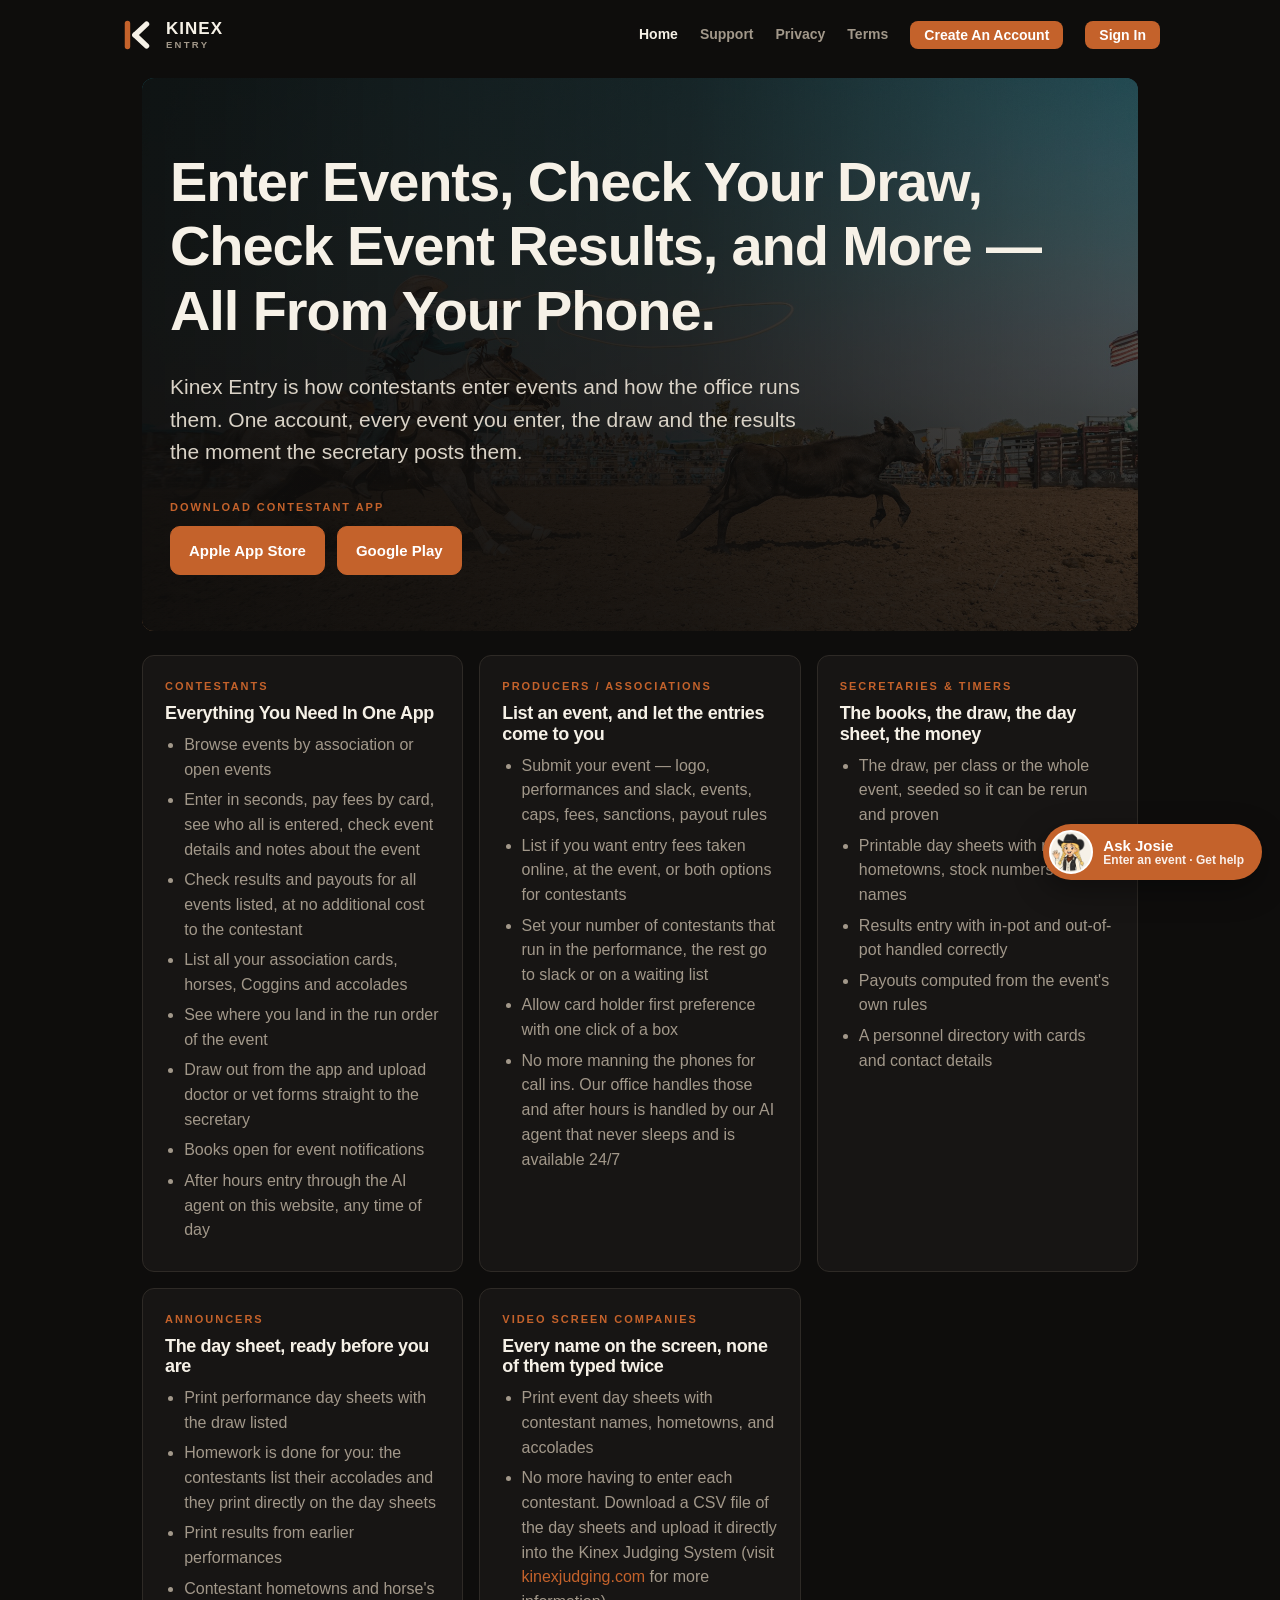
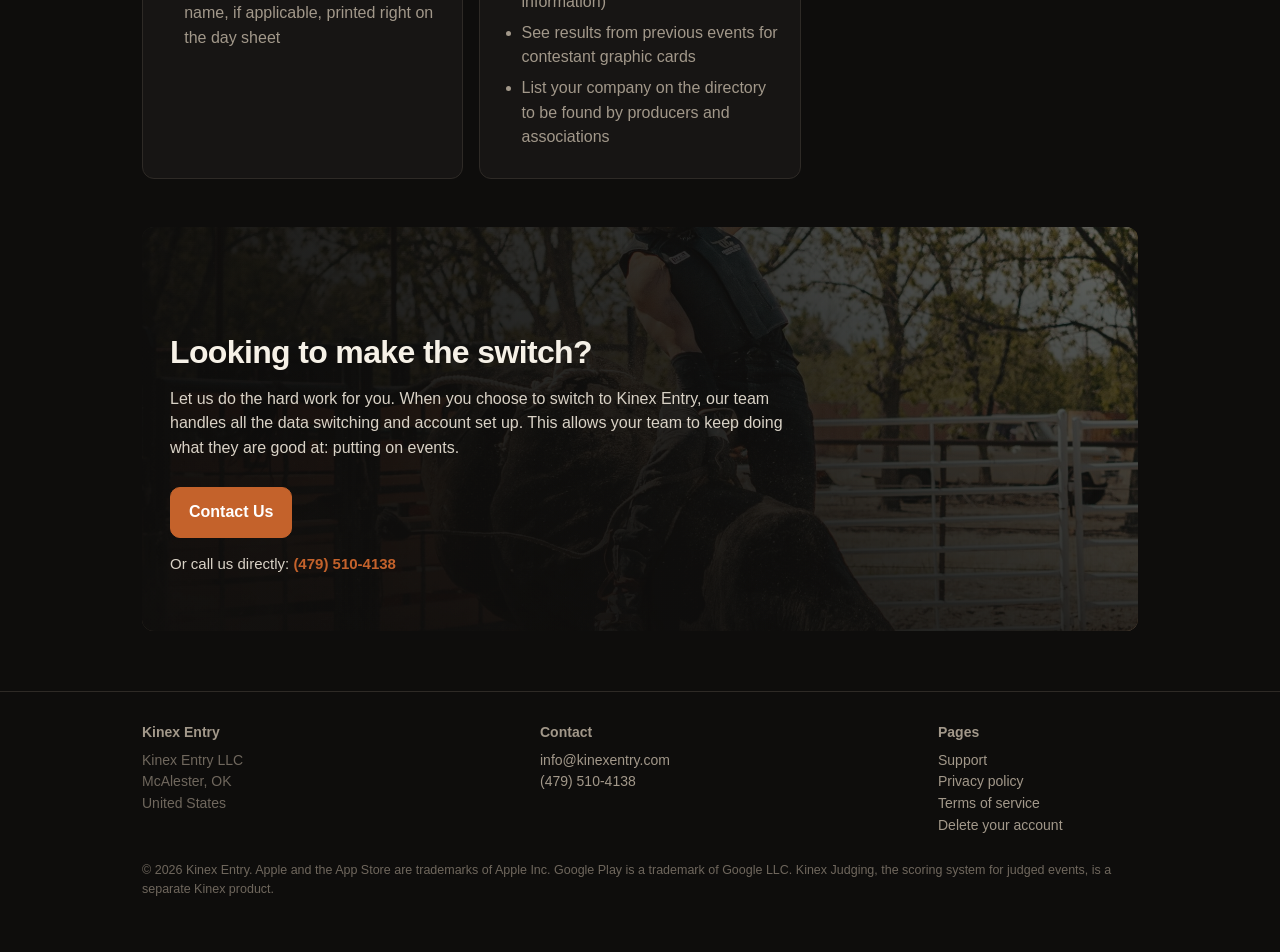
==== index.html @ 3e5abea9 "Josie replaces Dally: the website's one Ask Josie bubble (entry, help, rule book later), the app's J" ====
<!doctype html>
<html lang="en">
<head>
  <meta charset="utf-8">
  <meta name="viewport" content="width=device-width, initial-scale=1, interactive-widget=resizes-content">
  <title>Kinex Entry — event entry, from your phone</title>
  <meta name="description" content="Kinex Entry is an event entry service. Contestants enter, pay fees, see their draw and results on their phone; producers, associations, secretaries and timers run the event from the office console.">
  <link rel="icon" href="assets/favicon.png">
  <link rel="apple-touch-icon" href="assets/icon-512.png">
  <link rel="stylesheet" href="site.css?v=20261008c">
  <link rel="stylesheet" href="/josie/josie-site.css?v=20261030">
</head>
<body>
  <header class="wrap top">
    <a class="logo" href="/">
      <img src="assets/mark.svg" alt="">
      <span class="words"><span class="name">KINEX</span><span class="sub">Entry</span></span>
    </a>
    <nav>
      <a href="/" aria-current="page">Home</a>
      <a href="/support">Support</a>
      <a href="/privacy">Privacy</a>
      <a href="/terms">Terms</a>
      <a class="navbtn" href="https://office.kinexentry.com/join">Create An Account</a>
      <details class="navmenu">
        <summary class="navbtn">Sign In</summary>
        <div class="menu">
          <a href="https://association.kinexentry.com"><strong>Association Sign In</strong><span>Your association's desk: list and approve events, office staff, invoices.</span></a>
          <a href="https://office.kinexentry.com/sign-in"><strong>Personnel Sign In</strong><span>Producers and stock contractors, secretaries and timers.</span></a>
        </div>
      </details>
    </nav>
  </header>

  <main class="wrap">
    <section class="hero photo" style="--photo: url(assets/photos/roping.jpg)">
      <h1>Enter Events, Check Your Draw, Check Event Results, and More — All From Your Phone.</h1>
      <p class="lede">
        Kinex Entry is how contestants enter events and how the office runs them. One account,
        every event you enter, the draw and the results the moment the secretary posts them.
      </p>
      <div class="download">
        <div class="label">Download Contestant App</div>
        <div class="cta">
          <a class="btn primary" href="https://apps.apple.com/us/app/kinex-entry/id6812935605">Apple App Store</a>
          <a class="btn primary" href="https://play.google.com/store/apps/details?id=com.kinexentry.app">Google Play</a>
        </div>
      </div>
    </section>

    <section>
      <div class="grid">
        <div class="panel">
          <div class="label">Contestants</div>
          <h3>Everything You Need In One App</h3>
          <ul>
            <li>Browse events by association or open events</li>
            <li>Enter in seconds, pay fees by card, see who all is entered, check event details and notes about the event</li>
            <li>Check results and payouts for all events listed, at no additional cost to the contestant</li>
            <li>List all your association cards, horses, Coggins and accolades</li>
            <li>See where you land in the run order of the event</li>
            <li>Draw out from the app and upload doctor or vet forms straight to the secretary</li>
            <li>Books open for event notifications</li>
            <li>After hours entry through the AI agent on this website, any time of day</li>
          </ul>
        </div>
        <div class="panel">
          <div class="label">Producers / Associations</div>
          <h3>List an event, and let the entries come to you</h3>
          <ul>
            <li>Submit your event — logo, performances and slack, events, caps, fees, sanctions, payout rules</li>
            <li>List if you want entry fees taken online, at the event, or both options for contestants</li>
            <li>Set your number of contestants that run in the performance, the rest go to slack or on a waiting list</li>
            <li>Allow card holder first preference with one click of a box</li>
            <li>No more manning the phones for call ins. Our office handles those and after hours is handled by our AI agent that never sleeps and is available 24/7</li>
          </ul>
        </div>
        <div class="panel">
          <div class="label">Secretaries &amp; timers</div>
          <h3>The books, the draw, the day sheet, the money</h3>
          <ul>
            <li>The draw, per class or the whole event, seeded so it can be rerun and proven</li>
            <li>Printable day sheets with names, hometowns, stock numbers and names</li>
            <li>Results entry with in-pot and out-of-pot handled correctly</li>
            <li>Payouts computed from the event's own rules</li>
            <li>A personnel directory with cards and contact details</li>
          </ul>
        </div>
        <div class="panel">
          <div class="label">Announcers</div>
          <h3>The day sheet, ready before you are</h3>
          <ul>
            <li>Print performance day sheets with the draw listed</li>
            <li>Homework is done for you: the contestants list their accolades and they print directly on the day sheets</li>
            <li>Print results from earlier performances</li>
            <li>Contestant hometowns and horse's name, if applicable, printed right on the day sheet</li>
          </ul>
        </div>
        <div class="panel">
          <div class="label">Video Screen Companies</div>
          <h3>Every name on the screen, none of them typed twice</h3>
          <ul>
            <li>Print event day sheets with contestant names, hometowns, and accolades</li>
            <li>No more having to enter each contestant. Download a CSV file of the day sheets and upload it directly into the Kinex Judging System (visit <a href="https://kinexjudging.com">kinexjudging.com</a> for more information)</li>
            <li>See results from previous events for contestant graphic cards</li>
            <li>List your company on the directory to be found by producers and associations</li>
          </ul>
        </div>
      </div>
    </section>

    <section class="band" id="contact" style="--photo: url(assets/photos/bull.jpg)">
      <h2>Looking to make the switch?</h2>
      <p style="max-width: 640px;">
        Let us do the hard work for you. When you choose to switch to Kinex Entry, our team handles
        all the data switching and account set up. This allows your team to keep doing what they are
        good at: putting on events.
      </p>
      <div class="cta">
        <button class="btn primary" type="button" id="contact-open" aria-expanded="false" aria-controls="contact-form">Contact Us</button>
      </div>
      <p class="callus">Or call us directly: <a href="tel:+14795104138">(479) 510-4138</a></p>

      <form class="contact" id="contact-form" hidden novalidate>
        <p class="contact-lede">Tell us a little about your outfit or association and we will get right back to you. Or call <a href="tel:+14795104138">(479) 510-4138</a>.</p>
        <div class="fields">
          <label>Your name<input name="name" required maxlength="120" autocomplete="name"></label>
          <label>Email<input name="email" type="email" required maxlength="200" autocomplete="email"></label>
          <label>Phone<input name="phone" type="tel" maxlength="40" autocomplete="tel"></label>
          <label>Outfit or association<input name="organization" maxlength="160" autocomplete="organization"></label>
        </div>
        <label>How can we help?<textarea name="message" rows="5" required maxlength="4000"></textarea></label>
        <label class="trap" aria-hidden="true">Website<input name="website" tabindex="-1" autocomplete="off"></label>
        <div class="cta" style="margin-top: 6px;">
          <button class="btn primary" type="submit">Send</button>
          <span class="contact-status" id="contact-status" role="status"></span>
        </div>
      </form>
    </section>
  </main>

  <footer>
    <div class="wrap">
      <div class="cols">
        <div class="col">
          <strong>Kinex Entry</strong>
          Kinex Entry LLC<br>
          McAlester, OK<br>
          United States
        </div>
        <div class="col">
          <strong>Contact</strong>
          <a href="mailto:info@kinexentry.com">info@kinexentry.com</a><br>
          <a href="tel:+14795104138">(479) 510-4138</a>
        </div>
        <div class="col">
          <strong>Pages</strong>
          <a href="/support">Support</a><br>
          <a href="/privacy">Privacy policy</a><br>
          <a href="/terms">Terms of service</a><br>
          <a href="/delete-account">Delete your account</a>
        </div>
      </div>
      <p class="fine">
        © 2026 Kinex Entry. Apple and the App Store are trademarks of Apple Inc. Google Play is a trademark of Google LLC. Kinex Judging, the scoring
        system for judged events, is a separate Kinex product.
      </p>
    </div>
  </footer>

  <!-- Josie: the help hand in the corner. She enters events (the same routes and 20-minute pass as before, in /josie/josie-site-chat.js),
       answers questions through the API's help route, and reads a line aloud when asked. chat.js stays on the server only for rollback. -->
  <div class="kchat" id="kchat">
    <button type="button" class="kchat-bubble josie" id="kchat-open" aria-controls="kchat-panel" aria-expanded="false">
      <img class="kchat-face-sm" data-josie-avatar alt="" width="44" height="44">
      <span class="kchat-bubble-words">Ask Josie<small>Enter an event · Get help</small></span>
    </button>
    <section class="kchat-panel" id="kchat-panel" hidden aria-label="Josie, Kinex Entry helper">
      <header class="kchat-head">
        <img class="kchat-face" id="kchat-face" alt="Josie" width="58" height="58">
        <span class="kchat-who"><strong>Josie</strong><small>Kinex Entry helper · enter events, get help</small></span>
        <span class="kchat-tools">
          <button type="button" class="kchat-ib" id="kchat-menu" aria-label="Show Josie's options" title="Options">☰</button>
          <button type="button" class="kchat-ib" id="kchat-voice" aria-pressed="false" aria-label="Voice is off. Tap to have Josie read new messages aloud">🔇</button>
          <button type="button" class="kchat-close" id="kchat-close" aria-label="Close">×</button>
        </span>
      </header>
      <div class="kchat-log" id="kchat-log" aria-live="polite"></div>
      <form class="kchat-form" id="kchat-form" autocomplete="off">
        <input id="kchat-input" placeholder="Type here" aria-label="Your reply" enterkeyhint="send">
        <button type="submit">Send</button>
      </form>
    </section>
  </div>
  <script>
    // Josie's settings. The help and voice routes live on the API; the rule-book route is switched on when the library ships.
    (function () {
      var api = /^(localhost|127.0.0.1)$/.test(location.hostname) ? "http://localhost:8787" : "https://api.kinexentry.com";
      window.JOSIE_SITE = { api: api, assetBase: "/josie/", chatUrl: api + "/v1/help/chat", ttsUrl: api + "/v1/help/tts", rulesUrl: null, hat: "auto" };
    })();
  </script>
  <script src="/josie/josie-hat-season.js?v=20261030"></script>
  <script src="/josie/kinexentry-helper.config.js?v=20261030"></script>
  <script src="/josie/josie-site-chat.js?v=20261030"></script>
  <script>
    // Contact Us: the button opens the form; sending posts it to the API, which emails the office.
    (function () {
      var API = "https://api.kinexentry.com";
      var open = document.getElementById("contact-open");
      var form = document.getElementById("contact-form");
      var status = document.getElementById("contact-status");
      open.addEventListener("click", function () {
        var show = form.hidden;
        form.hidden = !show;
        open.setAttribute("aria-expanded", show ? "true" : "false");
        if (show) form.querySelector("[name=name]").focus();
      });
      form.addEventListener("submit", function (e) {
        e.preventDefault();
        var data = {};
        new FormData(form).forEach(function (v, k) { data[k] = String(v).trim(); });
        if (!data.name || !data.email || !data.message) { status.textContent = "Your name, email and a message, please."; return; }
        status.textContent = "Sending…";
        var button = form.querySelector("button[type=submit]");
        button.disabled = true;
        fetch(API + "/v1/contact", { method: "POST", headers: { "content-type": "application/json" }, body: JSON.stringify(data) })
          .then(function (r) { return r.json().then(function (body) { return { ok: r.ok, body: body }; }); })
          .then(function (r) {
            if (r.ok) { form.reset(); status.textContent = "Sent. We will be in touch soon."; }
            else { status.textContent = (r.body && r.body.message) || "That did not go through. Call us at (479) 510-4138."; }
          })
          .catch(function () { status.textContent = "That did not go through. Call us at (479) 510-4138."; })
          .then(function () { button.disabled = false; });
      });
    })();
  </script>
</body>
</html>
---- site.css ----
/*
 * kinexentry.com
 *
 * The public face of Kinex Entry: dark like the contestant app, copper where
 * the app is copper, and quiet enough that a store reviewer or a rodeo
 * secretary finds what they came for in one scroll.
 */

:root {
  --ink: #0e0d0c;
  --ink-2: #171514;
  --ink-3: #221f1c;
  --line: #2e2a26;
  --cream: #f6f1e7;
  --muted: #a2988a;
  --faint: #6f675d;
  --copper: #c4622b;
  --copper-soft: #2a1a10;
  --max: 1040px;
  --radius: 12px;
}

* { box-sizing: border-box; }
html { color-scheme: dark; }
body {
  margin: 0;
  background: var(--ink);
  color: var(--cream);
  font: 16px/1.55 Inter, "Helvetica Neue", Helvetica, Arial, sans-serif;
  -webkit-font-smoothing: antialiased;
}
a { color: var(--copper); text-decoration: none; }
a:hover { text-decoration: underline; }
h1, h2, h3 { line-height: 1.15; letter-spacing: -0.02em; margin: 0 0 .5em; }
h1 { font-size: clamp(34px, 6vw, 56px); font-weight: 800; }
h2 { font-size: clamp(24px, 3.4vw, 32px); font-weight: 800; margin-top: 1.6em; }
h3 { font-size: 18px; font-weight: 700; }
p { margin: 0 0 1em; }
ul { padding-left: 1.2em; }
li { margin-bottom: .35em; }
code { background: var(--ink-3); padding: 1px 6px; border-radius: 6px; font-size: .92em; }

.wrap { max-width: var(--max); margin: 0 auto; padding: 0 22px; }

/* ── header ─────────────────────────────────────────────────────────── */
.top {
  display: flex; align-items: center; justify-content: space-between; gap: 16px;
  padding: 18px 0;
}
.logo { display: inline-flex; align-items: center; gap: 12px; color: var(--cream); }
.logo:hover { text-decoration: none; }
.logo img { width: 34px; height: 34px; display: block; }
.logo .words { display: flex; flex-direction: column; line-height: 1; }
.logo .name { font-size: 17px; font-weight: 800; letter-spacing: .06em; }
.logo .sub {
  font-size: 9.5px; font-weight: 700; letter-spacing: .24em; text-transform: uppercase;
  color: var(--muted); margin-top: 3px;
}
nav { display: flex; gap: 22px; flex-wrap: wrap; }
nav a { color: var(--muted); font-size: 14px; font-weight: 600; }
nav a:hover, nav a[aria-current] { color: var(--cream); text-decoration: none; }

/* ── hero ───────────────────────────────────────────────────────────── */
.hero { padding: 64px 0 40px; }
.hero .lede { font-size: clamp(17px, 2.2vw, 21px); color: var(--muted); max-width: 640px; }
.cta { display: flex; gap: 12px; flex-wrap: wrap; margin-top: 26px; }
.btn {
  display: inline-flex; align-items: center; gap: 8px;
  padding: 12px 18px; border-radius: 10px; font-weight: 700; font-size: 15px;
  border: 1px solid var(--line); color: var(--cream); background: var(--ink-2);
}
.btn:hover { text-decoration: none; border-color: var(--muted); }
.btn.primary { background: var(--copper); border-color: var(--copper); color: #fff; }
.btn.primary:hover { filter: brightness(1.08); }
.note { font-size: 13px; color: var(--faint); margin-top: 10px; }

/* ── panels ─────────────────────────────────────────────────────────── */
.grid { display: grid; grid-template-columns: repeat(auto-fit, minmax(260px, 1fr)); gap: 16px; margin-top: 24px; }
.panel {
  background: var(--ink-2); border: 1px solid var(--line); border-radius: var(--radius);
  padding: 22px;
}
.panel h3 { margin-top: 0; }
.panel p { color: var(--muted); margin-bottom: .6em; }
.panel ul { color: var(--muted); margin: 0; }
.label {
  font-size: 11px; font-weight: 700; letter-spacing: .18em; text-transform: uppercase;
  color: var(--copper); margin-bottom: 8px;
}

/* ── long-form pages ────────────────────────────────────────────────── */
.prose { max-width: 720px; padding: 40px 0 60px; }
.prose p, .prose li { color: #d9d2c6; }
.prose h2 { font-size: 22px; }
.prose .meta { color: var(--faint); font-size: 14px; }
.prose table { border-collapse: collapse; width: 100%; margin: 1em 0; font-size: 15px; }
.prose th, .prose td { text-align: left; padding: 8px 10px; border-bottom: 1px solid var(--line); vertical-align: top; }
.prose th { color: var(--muted); font-weight: 600; }
.callout {
  background: var(--copper-soft); border: 1px solid #4a2b18; border-radius: var(--radius);
  padding: 16px 18px; margin: 1.2em 0;
}

/* ── footer ─────────────────────────────────────────────────────────── */
footer {
  border-top: 1px solid var(--line); margin-top: 60px; padding: 30px 0 40px;
  color: var(--faint); font-size: 14px;
}
footer .cols { display: flex; flex-wrap: wrap; gap: 28px 60px; justify-content: space-between; }
footer .col { min-width: 200px; }
footer .col strong { color: var(--muted); display: block; margin-bottom: 6px; font-weight: 700; }
footer a { color: var(--muted); }
footer .fine { margin-top: 24px; font-size: 12.5px; }

@media (max-width: 640px) {
  .hero { padding-top: 40px; }
  /* The header on a phone: the logo on its own line, the four pages as a row of
     pills, and the two copper doors side by side under them. */
  .top { flex-wrap: wrap; row-gap: 14px; padding: 14px 0; }
  nav { width: 100%; display: grid; grid-template-columns: repeat(4, 1fr); gap: 8px; }
  nav a:not(.navbtn) {
    text-align: center; padding: 9px 4px; border: 1px solid var(--line); border-radius: 10px;
    background: var(--ink-2); font-size: 13px; color: var(--muted);
  }
  nav a:not(.navbtn)[aria-current] { border-color: var(--copper); color: var(--cream); background: var(--copper-soft); }
  /* Create An Account and Sign In: one fixed height, so the two doors match exactly. */
  .top nav a.navbtn, .top nav .navmenu summary.navbtn {
    display: flex; align-items: center; justify-content: center; box-sizing: border-box;
    height: 46px; padding: 0 10px; margin: 0; font-size: 14px; line-height: 1; border-radius: 8px; width: 100%;
  }
  nav a.navbtn { grid-column: 1 / 3; }
  nav .navmenu { grid-column: 3 / 5; display: block; }
  nav .navmenu .menu { left: auto; right: 0; min-width: 100%; }
}

/* ── photographs ─────────────────────────────────────────────────────── */
/*
 * A photo sits behind the hero and the "working a rodeo" band, darkened so
 * the type stays legible. The picture is set inline on the element as
 * --photo, so swapping in Kinex Entry's own shots is a one-attribute change.
 */
.hero.photo, .band {
  position: relative; isolation: isolate; border-radius: var(--radius);
  overflow: hidden; padding: 72px 28px 56px; margin-top: 8px;
}
.hero.photo::before, .band::before {
  content: ""; position: absolute; inset: 0; z-index: -2;
  background: var(--photo) center / cover no-repeat;
}
.hero.photo::after, .band::after {
  content: ""; position: absolute; inset: 0; z-index: -1;
  background:
    linear-gradient(90deg, rgba(14,13,12,.92) 0%, rgba(14,13,12,.78) 55%, rgba(14,13,12,.45) 100%),
    linear-gradient(180deg, rgba(14,13,12,.2), rgba(14,13,12,.75));
}
.hero.photo .lede { color: #d9d2c6; }
.band { margin-top: 48px; padding: 56px 28px; }
.band p { color: #d9d2c6 !important; }
@media (max-width: 640px) {
  .hero.photo, .band { padding: 48px 20px 40px; border-radius: 0; margin-left: -22px; margin-right: -22px; }
}

/* The two sign-in doors: copper boxes at the end of the nav. */
nav a.navbtn {
  display: inline-block; padding: 7px 14px; border-radius: 8px;
  background: var(--copper); color: #fff; font-weight: 700; line-height: 1;
}
nav a.navbtn:hover { color: #fff; filter: brightness(1.08); text-decoration: none; }
/* Sign In opens a small menu with the two doors. */
nav .navmenu { position: relative; }
nav .navmenu summary { list-style: none; cursor: pointer; font-size: 14px; }
nav .navmenu summary::-webkit-details-marker { display: none; }
nav .navmenu summary.navbtn { display: inline-block; padding: 7px 14px; border-radius: 8px; background: var(--copper); color: #fff; font-weight: 700; line-height: 1; }
nav .navmenu[open] summary.navbtn, nav .navmenu summary.navbtn:hover { filter: brightness(1.08); }
nav .navmenu .menu {
  position: absolute; right: 0; top: calc(100% + 8px); z-index: 20; min-width: 300px;
  background: #1a1816; border: 1px solid rgba(255,255,255,.1); border-radius: 12px; padding: 6px;
  box-shadow: 0 20px 50px rgba(0,0,0,.5);
}
nav .navmenu .menu a { display: flex; flex-direction: column; gap: 3px; padding: 10px 12px; border-radius: 8px; color: var(--cream); }
nav .navmenu .menu a:hover { background: rgba(255,255,255,.06); text-decoration: none; }
nav .navmenu .menu a strong { font-size: 14px; }
nav .navmenu .menu a span { font-size: 12.5px; font-weight: 500; color: var(--muted); }
@media (max-width: 640px) { nav .navmenu .menu { right: auto; left: 0; } }
nav { align-items: center; row-gap: 10px; }

/* ── Download Contestant App ─────────────────────────────────────────── */
.download { margin-top: 30px; }
.download .label { margin-bottom: 4px; }
.download .cta { margin-top: 10px; }

/* ── Contact Us ─────────────────────────────────────────────────────── */
.band .btn.primary { cursor: pointer; font: inherit; font-weight: 700; }
.contact {
  margin-top: 24px; max-width: 620px; display: grid; gap: 12px;
  background: rgba(14,13,12,.6); border: 1px solid rgba(255,255,255,.12); border-radius: var(--radius); padding: 18px;
}
.contact[hidden] { display: none; }
.contact .contact-lede { margin: 0; font-size: 14.5px; }
.contact .fields { display: grid; grid-template-columns: 1fr 1fr; gap: 10px 12px; }
.contact label { display: flex; flex-direction: column; gap: 5px; font-size: 13px; font-weight: 600; color: var(--muted); }
.contact input, .contact textarea {
  font: inherit; font-size: 15px; color: var(--cream); background: var(--ink-2);
  border: 1px solid var(--line); border-radius: 8px; padding: 9px 11px; width: 100%;
}
.contact input:focus, .contact textarea:focus { outline: 2px solid var(--copper); outline-offset: 1px; border-color: var(--copper); }
.contact textarea { resize: vertical; }
.contact .trap { position: absolute; left: -9999px; width: 1px; height: 1px; overflow: hidden; }
.contact .contact-status { font-size: 14px; color: #d9d2c6; align-self: center; }
@media (max-width: 640px) { .contact .fields { grid-template-columns: 1fr; } }

/* The phone number sits under Contact Us, on its own line. */
.band .callus { margin: 14px 0 0; font-size: 15px; color: #d9d2c6 !important; }
.band .callus a { font-weight: 700; }
/* On a phone the Sign In door fills its half of the row, like Create An Account. */
@media (max-width: 640px) {
  nav .navmenu summary.navbtn { display: block; width: 100%; text-align: center; padding: 12px 10px; font-size: 14px; }
}

/* ── Enter an event here: the chat in the corner ────────────────────── */
.kchat { position: fixed; right: 18px; bottom: 18px; z-index: 50; font-family: Inter, "Helvetica Neue", Helvetica, Arial, sans-serif; }
.kchat-bubble {
  display: inline-flex; align-items: center; gap: 10px; cursor: pointer;
  background: var(--copper); color: #fff; border: none; border-radius: 999px; padding: 14px 20px;
  font: 700 15px Inter, "Helvetica Neue", Helvetica, Arial, sans-serif; box-shadow: 0 10px 30px rgba(0,0,0,.35);
}
.kchat-bubble:hover { filter: brightness(1.08); }
.kchat-dot { width: 10px; height: 10px; border-radius: 50%; background: #fff; box-shadow: 0 0 0 4px rgba(255,255,255,.25); }
.kchat-panel {
  position: absolute; right: 0; bottom: 0; width: min(400px, calc(100vw - 36px)); height: min(640px, calc(100vh - 40px));
  display: flex; flex-direction: column; background: #1a1816; color: var(--cream);
  border: 1px solid rgba(255,255,255,.12); border-radius: 16px; overflow: hidden; box-shadow: 0 24px 60px rgba(0,0,0,.55);
}
.kchat-panel[hidden] { display: none; }
.kchat-head { display: flex; align-items: center; gap: 10px; padding: 12px 14px; border-bottom: 1px solid var(--line); background: #141210; }
.kchat-head strong { display: block; font-size: 14px; } .kchat-head small { display: block; font-size: 11px; color: var(--muted); }
.kchat-mark { width: 30px; height: 30px; border-radius: 8px; background: var(--copper); color: #fff; font: 800 16px/30px Inter, Arial, sans-serif; text-align: center; }
.kchat-close { margin-left: auto; background: none; border: none; color: var(--muted); font-size: 22px; cursor: pointer; line-height: 1; padding: 4px 8px; }
.kchat-log { flex: 1; overflow-y: auto; padding: 14px 12px; display: flex; flex-direction: column; gap: 10px; }
.kchat-msg { max-width: 88%; padding: 9px 12px; border-radius: 14px; font-size: 14px; line-height: 1.45; white-space: pre-line; }
.kchat-msg.bot { background: #26221f; border-bottom-left-radius: 4px; align-self: flex-start; }
.kchat-msg.user { background: var(--copper); color: #fff; border-bottom-right-radius: 4px; align-self: flex-end; }
.kchat-msg .warn { display: block; background: #3a2f12; border: 1px solid #8a6f1e; border-radius: 8px; padding: 6px 8px; margin-top: 6px; font-size: 13px; }
.kchat-msg .good { display: block; background: #16301f; border: 1px solid #2f6b40; border-radius: 8px; padding: 6px 8px; margin-top: 6px; font-size: 13px; }
.kchat-msg .bad { display: block; background: #3a1a16; border: 1px solid #8a3a2e; border-radius: 8px; padding: 6px 8px; margin-top: 6px; font-size: 13px; }
.kchat-chips { display: flex; flex-wrap: wrap; gap: 6px; align-self: flex-start; }
.kchat-chip { border: 1px solid var(--copper); color: var(--copper); background: transparent; border-radius: 999px; padding: 6px 12px; font: 600 13px Inter, Arial, sans-serif; cursor: pointer; }
.kchat-chip:hover, .kchat-chip.on { background: var(--copper); color: #fff; }
.kchat-tile { align-self: stretch; background: var(--copper); color: #fff; border: none; border-radius: 12px; padding: 13px 14px; font: 700 15px Inter, Arial, sans-serif; text-align: center; cursor: pointer; box-shadow: 0 4px 12px rgba(196,98,43,.35); }
.kchat-tile:hover { filter: brightness(1.08); }
.kchat-form { display: flex; gap: 8px; padding: 10px; border-top: 1px solid var(--line); background: #141210; }
.kchat-form input { flex: 1; min-width: 0; font: inherit; font-size: 15px; color: var(--cream); background: var(--ink-2); border: 1px solid var(--line); border-radius: 10px; padding: 10px 12px; }
.kchat-form input:focus { outline: 2px solid var(--copper); outline-offset: 1px; }
.kchat-form button { font: 700 14px Inter, Arial, sans-serif; background: var(--copper); color: #fff; border: none; border-radius: 10px; padding: 10px 14px; cursor: pointer; }
.kchat-form button:disabled, .kchat-form input:disabled { opacity: .5; cursor: default; }
/* Phones: the panel is the whole screen, laid out for a thumb and a keyboard. */
@media (max-width: 640px) {
  .kchat { right: 12px; bottom: 12px; }
  .kchat-panel {
    position: fixed; top: 0; left: 0; right: 0; bottom: 0; width: auto; height: auto; max-height: none; border-radius: 0; border: none; box-sizing: border-box;
    padding-top: env(safe-area-inset-top); padding-bottom: env(safe-area-inset-bottom);
  }
  .kchat-head { padding: 14px 16px; }
  .kchat-close { font-size: 28px; padding: 4px 10px; }
  .kchat-log { padding: 14px; gap: 12px; -webkit-overflow-scrolling: touch; }
  .kchat-msg { max-width: 92%; font-size: 15px; }
  .kchat-chip { padding: 9px 14px; font-size: 14px; }
  .kchat-tile { padding: 15px 16px; font-size: 16px; }
  .kchat-form { padding: 10px 12px; }
  .kchat-form input { font-size: 16px; padding: 12px 14px; } /* 16px keeps iOS from zooming the page when the field is tapped */
  .kchat-form button { padding: 12px 16px; font-size: 15px; }
  body.kchat-open { overflow: hidden; position: fixed; width: 100%; } /* position: fixed also stops iOS Safari scrolling the page under the keyboard */
}
---- josie/josie-site.css ----
/*
 * Josie on kinexentry.com: loads AFTER site.css. It reuses every .kchat-* rule from site.css (colors, chips,
 * tiles, the phone full-screen panel, the body lock) and only adds Josie's face, avatars, voice and menu buttons.
 */
.kchat-bubble.josie { padding: 6px 18px 6px 6px; gap: 10px; }
.kchat-bubble.josie .kchat-face-sm { width: 44px; height: 44px; border-radius: 50%; background: var(--cream, #f6f1e7); border: 2px solid #fff; object-fit: cover; object-position: center 20%; }
.kchat-bubble.josie .kchat-bubble-words { display: flex; flex-direction: column; align-items: flex-start; line-height: 1.15; text-align: left; }
.kchat-bubble.josie .kchat-bubble-words small { font-weight: 600; font-size: 12px; opacity: .9; }
@media (prefers-reduced-motion: no-preference) {
  .kchat-bubble.josie { animation: josie-rise .55s cubic-bezier(.2,1.4,.4,1) both; }
  @keyframes josie-rise { from { transform: translateY(24px); opacity: 0; } to { transform: none; opacity: 1; } }
}
.kchat-head .kchat-face { width: 58px; height: 58px; flex: none; border-radius: 50%; background: var(--cream, #f6f1e7); object-fit: cover; object-position: center 12%; border: 2px solid var(--copper, #c4622b); }
.kchat-head .kchat-who { min-width: 0; }
.kchat-head .kchat-who small { white-space: nowrap; overflow: hidden; text-overflow: ellipsis; }
.kchat-tools { margin-left: auto; display: flex; align-items: center; gap: 2px; }
.kchat-tools .kchat-close { margin-left: 0; }
.kchat-ib { background: none; border: none; color: var(--muted, #a2988a); font-size: 18px; line-height: 1; padding: 6px 8px; cursor: pointer; border-radius: 8px; }
.kchat-ib:hover, .kchat-ib:focus-visible { color: var(--cream, #f6f1e7); background: rgba(255,255,255,.06); }
.kchat-ib[aria-pressed="true"] { color: var(--copper, #c4622b); }
.kchat-row { display: flex; align-items: flex-end; gap: 7px; align-self: flex-start; max-width: 94%; }
.kchat-row .kchat-msg { max-width: none; position: relative; padding-right: 34px; }
.kchat-av { width: 28px; height: 28px; flex: none; border-radius: 50%; background: var(--cream, #f6f1e7); object-fit: cover; object-position: center 15%; }
.kchat-hear { position: absolute; right: 4px; top: 4px; background: none; border: none; font-size: 14px; line-height: 1; padding: 4px; cursor: pointer; opacity: .55; border-radius: 6px; }
.kchat-hear:hover, .kchat-hear:focus-visible { opacity: 1; background: rgba(255,255,255,.08); }
.kchat-hear.playing { opacity: 1; animation: josie-pulse 1s ease-in-out infinite; }
@keyframes josie-pulse { 50% { transform: scale(1.18); } }
.kchat-cites { display: flex; flex-wrap: wrap; gap: 5px; margin-top: 8px; }
.kchat-cite { font-size: 11.5px; line-height: 1.3; padding: 3px 8px; border-radius: 999px; background: #2f2a25; border: 1px solid #4a4038; color: var(--muted, #a2988a); }
.kchat-typing { display: inline-flex; gap: 4px; padding: 12px 14px !important; }
.kchat-typing i { width: 7px; height: 7px; border-radius: 50%; background: var(--muted, #a2988a); animation: josie-dot 1s infinite; }
.kchat-typing i:nth-child(2) { animation-delay: .15s; } .kchat-typing i:nth-child(3) { animation-delay: .3s; }
@keyframes josie-dot { 0%, 60%, 100% { opacity: .3; transform: none; } 30% { opacity: 1; transform: translateY(-3px); } }
.kchat-msg .warn, .kchat-msg .good, .kchat-msg .bad { white-space: pre-line; }
@media (max-width: 640px) {
  .kchat-bubble.josie { padding: 5px 16px 5px 5px; }
  .kchat-head .kchat-face { width: 52px; height: 52px; }
  .kchat-ib { font-size: 22px; padding: 8px 10px; }
  .kchat-hear { font-size: 16px; padding: 6px; }
  .kchat-row { max-width: 98%; }
}
@media (prefers-reduced-motion: reduce) { .kchat-hear.playing, .kchat-typing i { animation: none; } }
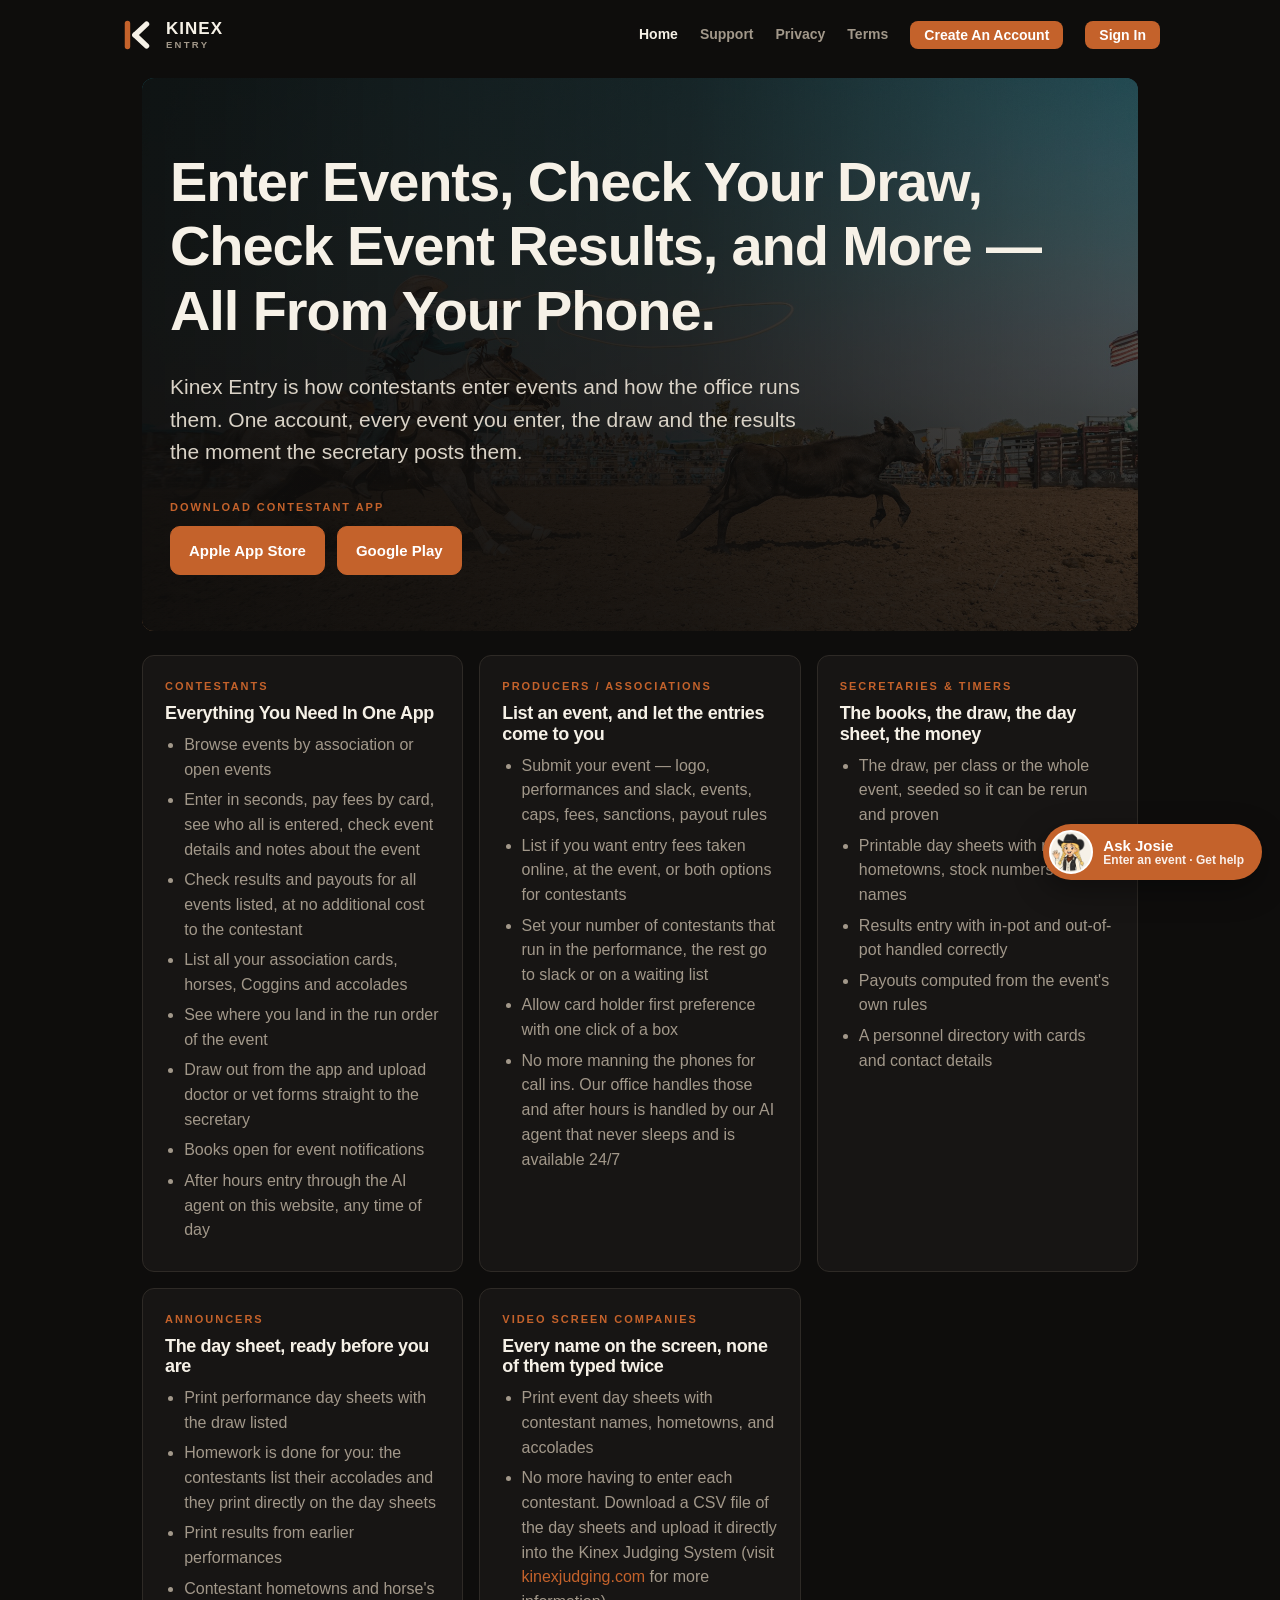
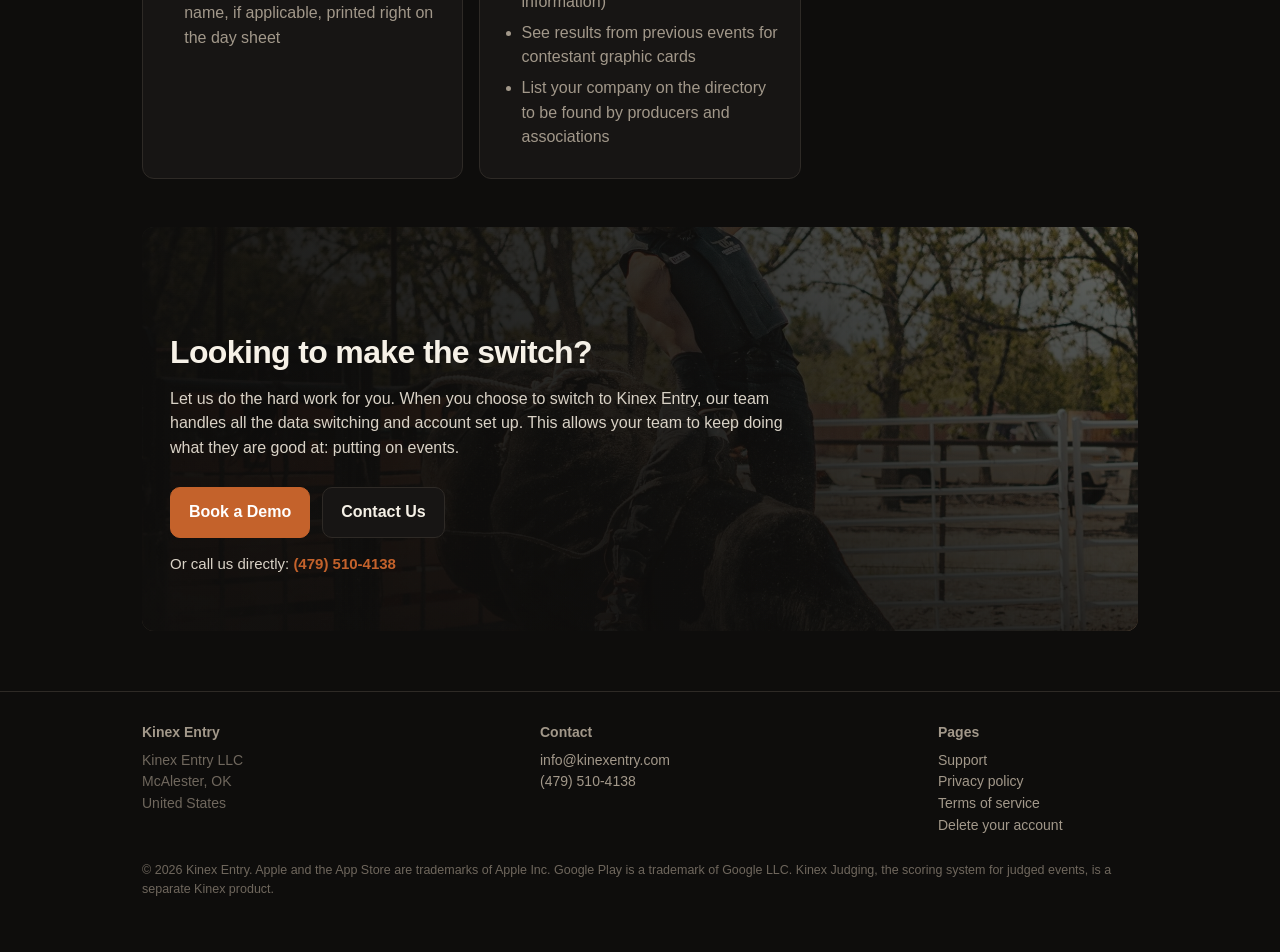
==== commit d16276ed: "Book a Demo CTA on the marketing site Adds a Book a Demo form next to Contact Us on kinexentry.com. " ====
--- a/index.html
+++ b/index.html
@@ -8,7 +8,7 @@
   <link rel="icon" href="assets/favicon.png">
   <link rel="apple-touch-icon" href="assets/icon-512.png">
   <link rel="stylesheet" href="site.css?v=20261008c">
-  <link rel="stylesheet" href="/josie/josie-site.css?v=20261030">
+  <link rel="stylesheet" href="/josie/josie-site.css?v=20261104r">
 </head>
 <body>
   <header class="wrap top">
@@ -117,9 +117,28 @@
         good at: putting on events.
       </p>
       <div class="cta">
-        <button class="btn primary" type="button" id="contact-open" aria-expanded="false" aria-controls="contact-form">Contact Us</button>
+        <button class="btn primary" type="button" id="demo-open" aria-expanded="false" aria-controls="demo-form">Book a Demo</button>
+        <button class="btn" type="button" id="contact-open" aria-expanded="false" aria-controls="contact-form">Contact Us</button>
       </div>
       <p class="callus">Or call us directly: <a href="tel:+14795104138">(479) 510-4138</a></p>
+
+      <form class="contact" id="demo-form" hidden novalidate>
+        <p class="contact-lede">Pick a time that works and we will walk you through Kinex Entry. Or call <a href="tel:+14795104138">(479) 510-4138</a>.</p>
+        <div class="fields">
+          <label>Your name<input name="name" required maxlength="120" autocomplete="name"></label>
+          <label>Email<input name="email" type="email" required maxlength="200" autocomplete="email"></label>
+          <label>Phone<input name="phone" type="tel" maxlength="40" autocomplete="tel"></label>
+          <label>Outfit or association<input name="organization" maxlength="160" autocomplete="organization"></label>
+          <label class="span-2">Preferred day / time window<input name="preferredTime" required maxlength="200" placeholder="e.g. Tue or Thu after 4 PM CT"></label>
+        </div>
+        <label>Notes<textarea name="message" rows="4" maxlength="4000" placeholder="Anything we should know before we meet"></textarea></label>
+        <input type="hidden" name="intent" value="demo">
+        <label class="trap" aria-hidden="true">Website<input name="website" tabindex="-1" autocomplete="off"></label>
+        <div class="cta" style="margin-top: 6px;">
+          <button class="btn primary" type="submit">Request demo</button>
+          <span class="contact-status" id="demo-status" role="status"></span>
+        </div>
+      </form>
 
       <form class="contact" id="contact-form" hidden novalidate>
         <p class="contact-lede">Tell us a little about your outfit or association and we will get right back to you. Or call <a href="tel:+14795104138">(479) 510-4138</a>.</p>
@@ -130,6 +149,7 @@
           <label>Outfit or association<input name="organization" maxlength="160" autocomplete="organization"></label>
         </div>
         <label>How can we help?<textarea name="message" rows="5" required maxlength="4000"></textarea></label>
+        <input type="hidden" name="intent" value="contact">
         <label class="trap" aria-hidden="true">Website<input name="website" tabindex="-1" autocomplete="off"></label>
         <div class="cta" style="margin-top: 6px;">
           <button class="btn primary" type="submit">Send</button>
@@ -196,42 +216,90 @@
     // Josie's settings. The help and voice routes live on the API; the rule-book route is switched on when the library ships.
     (function () {
       var api = /^(localhost|127.0.0.1)$/.test(location.hostname) ? "http://localhost:8787" : "https://api.kinexentry.com";
-      window.JOSIE_SITE = { api: api, assetBase: "/josie/", chatUrl: api + "/v1/help/chat", ttsUrl: api + "/v1/help/tts", rulesUrl: null, hat: "auto" };
+      window.JOSIE_SITE = { api: api, assetBase: "/josie/", chatUrl: api + "/v1/help/chat", ttsUrl: api + "/v1/help/tts", rulesUrl: api + "/v1/help/rules", hat: "auto" };
     })();
   </script>
-  <script src="/josie/josie-hat-season.js?v=20261030"></script>
-  <script src="/josie/kinexentry-helper.config.js?v=20261030"></script>
-  <script src="/josie/josie-site-chat.js?v=20261030"></script>
+  <script src="/josie/josie-hat-season.js?v=20261031"></script>
+  <script src="/josie/kinexentry-helper.config.js?v=20261031"></script>
+  <script src="/josie/josie-site-chat.js?v=20261104r"></script>
   <script>
-    // Contact Us: the button opens the form; sending posts it to the API, which emails the office.
+    // Book a Demo and Contact Us: each button opens its form; sending posts to the API, which emails the office.
     (function () {
       var API = "https://api.kinexentry.com";
-      var open = document.getElementById("contact-open");
-      var form = document.getElementById("contact-form");
-      var status = document.getElementById("contact-status");
-      open.addEventListener("click", function () {
+      var demoOpen = document.getElementById("demo-open");
+      var contactOpen = document.getElementById("contact-open");
+      var demoForm = document.getElementById("demo-form");
+      var contactForm = document.getElementById("contact-form");
+      var demoStatus = document.getElementById("demo-status");
+      var contactStatus = document.getElementById("contact-status");
+
+      function showForm(form, openBtn, otherForm, otherBtn) {
         var show = form.hidden;
         form.hidden = !show;
-        open.setAttribute("aria-expanded", show ? "true" : "false");
-        if (show) form.querySelector("[name=name]").focus();
+        openBtn.setAttribute("aria-expanded", show ? "true" : "false");
+        if (show) {
+          otherForm.hidden = true;
+          otherBtn.setAttribute("aria-expanded", "false");
+          form.querySelector("[name=name]").focus();
+        }
+      }
+
+      function wireSubmit(form, statusEl, requireMessage) {
+        form.addEventListener("submit", function (e) {
+          e.preventDefault();
+          var data = {};
+          new FormData(form).forEach(function (v, k) { data[k] = String(v).trim(); });
+          if (!data.name || !data.email) {
+            statusEl.textContent = "Your name and email, please.";
+            return;
+          }
+          if (data.intent === "demo") {
+            if (!data.preferredTime) {
+              statusEl.textContent = "Tell us a preferred day or time window.";
+              return;
+            }
+            if (!data.message || data.message.length < 10) {
+              data.message = "I would like to book a demo of Kinex Entry.";
+            }
+          } else if (!data.message || data.message.length < 10) {
+            statusEl.textContent = "Your name, email and a message, please.";
+            return;
+          }
+          statusEl.textContent = "Sending…";
+          var button = form.querySelector("button[type=submit]");
+          button.disabled = true;
+          fetch(API + "/v1/contact", { method: "POST", headers: { "content-type": "application/json" }, body: JSON.stringify(data) })
+            .then(function (r) { return r.json().then(function (body) { return { ok: r.ok, body: body }; }); })
+            .then(function (r) {
+              if (r.ok) {
+                form.reset();
+                if (form.querySelector("[name=intent]")) {
+                  form.querySelector("[name=intent]").value = data.intent || "contact";
+                }
+                statusEl.textContent = data.intent === "demo"
+                  ? "Demo request sent. We will be in touch soon."
+                  : "Sent. We will be in touch soon.";
+              } else {
+                statusEl.textContent = (r.body && r.body.message) || "That did not go through. Call us at (479) 510-4138.";
+              }
+            })
+            .catch(function () { statusEl.textContent = "That did not go through. Call us at (479) 510-4138."; })
+            .then(function () { button.disabled = false; });
+        });
+      }
+
+      demoOpen.addEventListener("click", function () {
+        showForm(demoForm, demoOpen, contactForm, contactOpen);
       });
-      form.addEventListener("submit", function (e) {
-        e.preventDefault();
-        var data = {};
-        new FormData(form).forEach(function (v, k) { data[k] = String(v).trim(); });
-        if (!data.name || !data.email || !data.message) { status.textContent = "Your name, email and a message, please."; return; }
-        status.textContent = "Sending…";
-        var button = form.querySelector("button[type=submit]");
-        button.disabled = true;
-        fetch(API + "/v1/contact", { method: "POST", headers: { "content-type": "application/json" }, body: JSON.stringify(data) })
-          .then(function (r) { return r.json().then(function (body) { return { ok: r.ok, body: body }; }); })
-          .then(function (r) {
-            if (r.ok) { form.reset(); status.textContent = "Sent. We will be in touch soon."; }
-            else { status.textContent = (r.body && r.body.message) || "That did not go through. Call us at (479) 510-4138."; }
-          })
-          .catch(function () { status.textContent = "That did not go through. Call us at (479) 510-4138."; })
-          .then(function () { button.disabled = false; });
+      contactOpen.addEventListener("click", function () {
+        showForm(contactForm, contactOpen, demoForm, demoOpen);
       });
+      wireSubmit(demoForm, demoStatus, false);
+      wireSubmit(contactForm, contactStatus, true);
+
+      if (location.hash === "#demo" || /[?&]demo=1\b/.test(location.search)) {
+        showForm(demoForm, demoOpen, contactForm, contactOpen);
+      }
     })();
   </script>
 </body>
--- a/site.css
+++ b/site.css
@@ -190,6 +190,7 @@
 .download .cta { margin-top: 10px; }
 
 /* ── Contact Us ─────────────────────────────────────────────────────── */
+.band .btn { cursor: pointer; font: inherit; font-weight: 700; }
 .band .btn.primary { cursor: pointer; font: inherit; font-weight: 700; }
 .contact {
   margin-top: 24px; max-width: 620px; display: grid; gap: 12px;
@@ -198,6 +199,7 @@
 .contact[hidden] { display: none; }
 .contact .contact-lede { margin: 0; font-size: 14.5px; }
 .contact .fields { display: grid; grid-template-columns: 1fr 1fr; gap: 10px 12px; }
+.contact .fields .span-2 { grid-column: 1 / -1; }
 .contact label { display: flex; flex-direction: column; gap: 5px; font-size: 13px; font-weight: 600; color: var(--muted); }
 .contact input, .contact textarea {
   font: inherit; font-size: 15px; color: var(--cream); background: var(--ink-2);
--- a/josie/josie-site.css
+++ b/josie/josie-site.css
@@ -26,6 +26,7 @@
 .kchat-hear.playing { opacity: 1; animation: josie-pulse 1s ease-in-out infinite; }
 @keyframes josie-pulse { 50% { transform: scale(1.18); } }
 .kchat-cites { display: flex; flex-wrap: wrap; gap: 5px; margin-top: 8px; }
+a.kchat-cite { text-decoration: none; } a.kchat-cite:hover { color: var(--text, #f1e9dc); border-color: #6b5a4c; }
 .kchat-cite { font-size: 11.5px; line-height: 1.3; padding: 3px 8px; border-radius: 999px; background: #2f2a25; border: 1px solid #4a4038; color: var(--muted, #a2988a); }
 .kchat-typing { display: inline-flex; gap: 4px; padding: 12px 14px !important; }
 .kchat-typing i { width: 7px; height: 7px; border-radius: 50%; background: var(--muted, #a2988a); animation: josie-dot 1s infinite; }
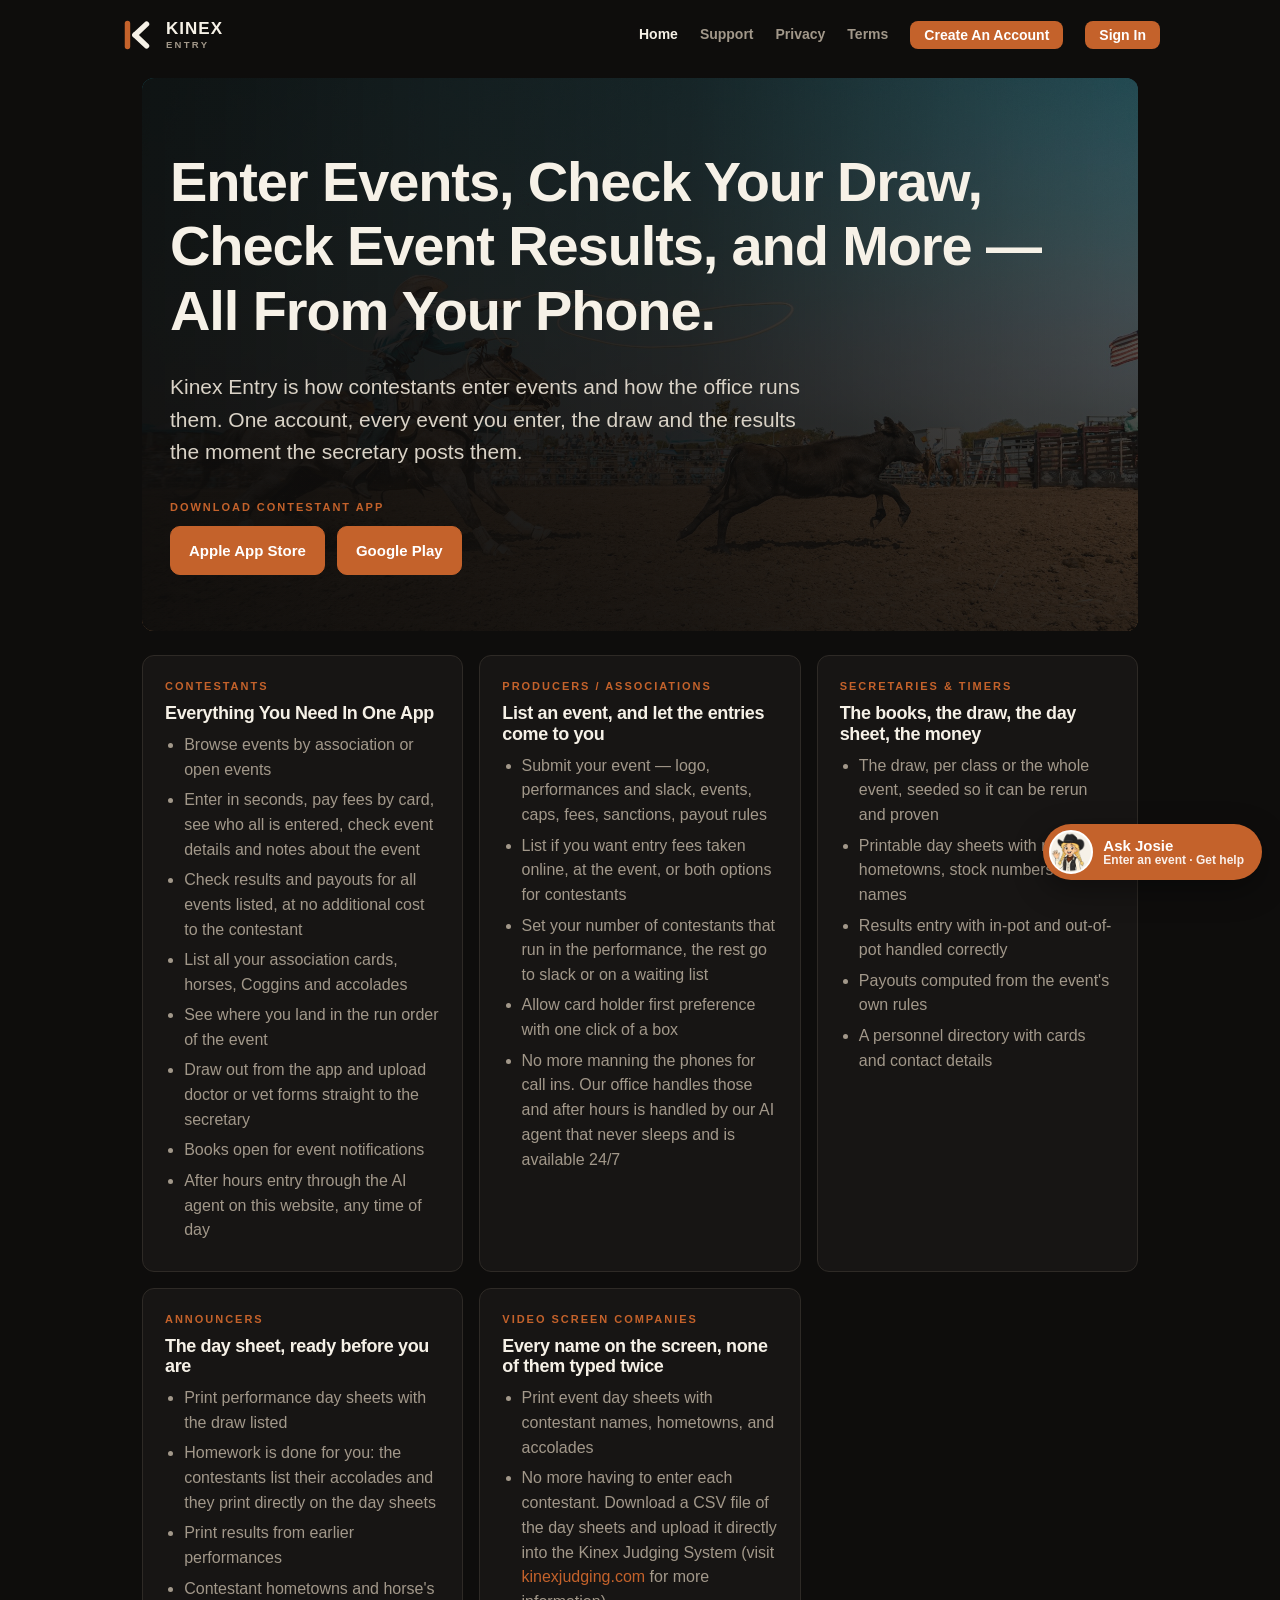
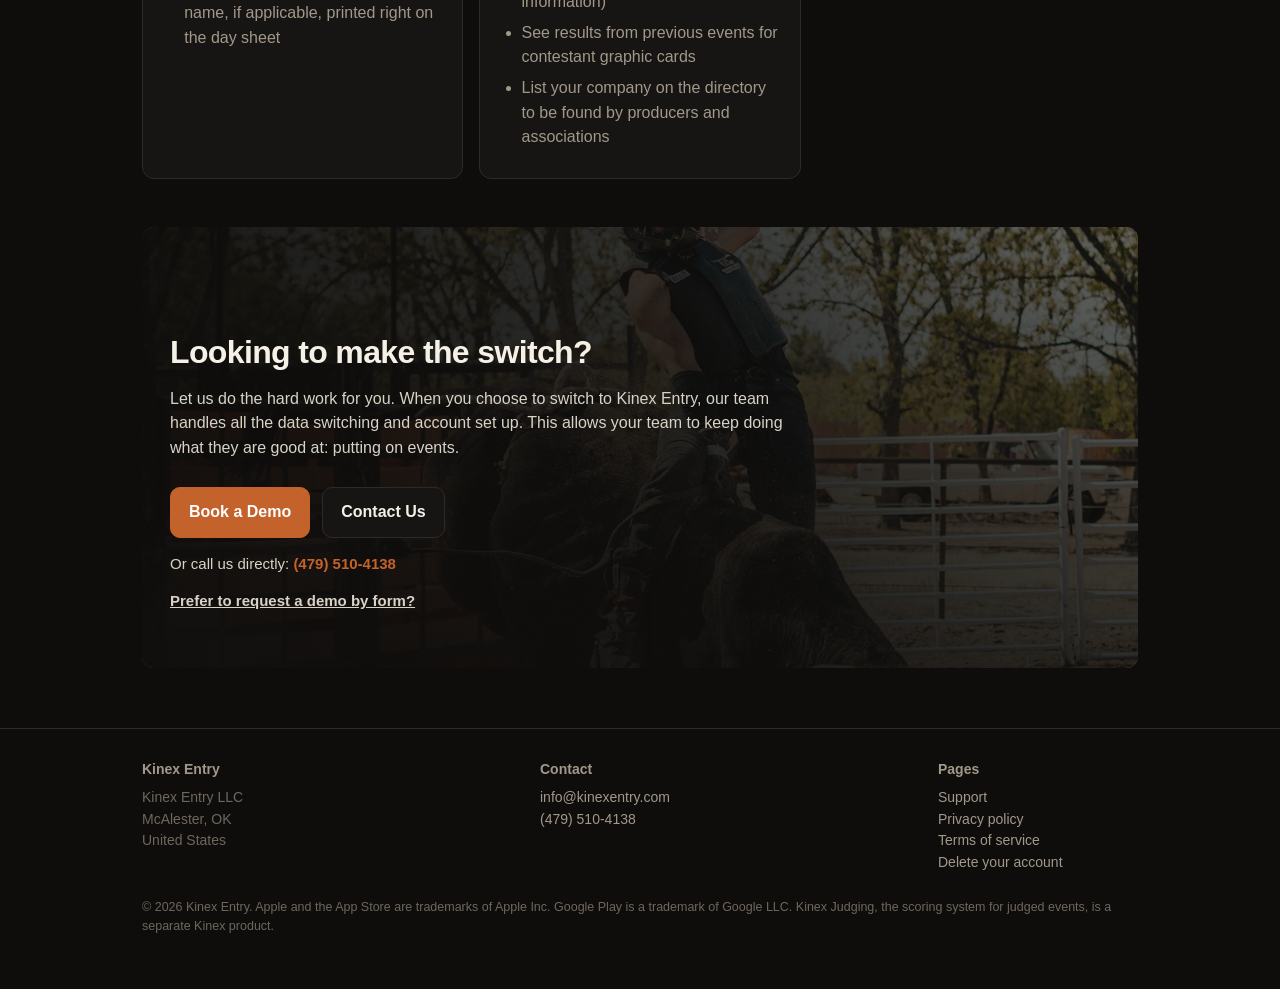
==== commit fc12cd70: "Wire Google Appointment Schedule into Book a Demo Book a Demo opens the Kinex Entry Demo calendar (3" ====
--- a/index.html
+++ b/index.html
@@ -117,13 +117,14 @@
         good at: putting on events.
       </p>
       <div class="cta">
-        <button class="btn primary" type="button" id="demo-open" aria-expanded="false" aria-controls="demo-form">Book a Demo</button>
+        <a class="btn primary" id="demo-open" href="https://calendar.app.google/t4qU9NfHbCBFmVNM8" target="_blank" rel="noopener noreferrer">Book a Demo</a>
         <button class="btn" type="button" id="contact-open" aria-expanded="false" aria-controls="contact-form">Contact Us</button>
       </div>
       <p class="callus">Or call us directly: <a href="tel:+14795104138">(479) 510-4138</a></p>
+      <p class="callus"><button class="text-link" type="button" id="demo-form-open" aria-expanded="false" aria-controls="demo-form">Prefer to request a demo by form?</button></p>
 
       <form class="contact" id="demo-form" hidden novalidate>
-        <p class="contact-lede">Pick a time that works and we will walk you through Kinex Entry. Or call <a href="tel:+14795104138">(479) 510-4138</a>.</p>
+        <p class="contact-lede">Can&apos;t find a slot on the calendar? Send a request and we will find a time. Or call <a href="tel:+14795104138">(479) 510-4138</a>.</p>
         <div class="fields">
           <label>Your name<input name="name" required maxlength="120" autocomplete="name"></label>
           <label>Email<input name="email" type="email" required maxlength="200" autocomplete="email"></label>
@@ -223,10 +224,12 @@
   <script src="/josie/kinexentry-helper.config.js?v=20261031"></script>
   <script src="/josie/josie-site-chat.js?v=20261104r"></script>
   <script>
-    // Book a Demo and Contact Us: each button opens its form; sending posts to the API, which emails the office.
+    // Book a Demo opens Google Appointment Schedule; Contact Us and the form fallback post to the API.
     (function () {
       var API = "https://api.kinexentry.com";
+      var DEMO_BOOKING = "https://calendar.app.google/t4qU9NfHbCBFmVNM8";
       var demoOpen = document.getElementById("demo-open");
+      var demoFormOpen = document.getElementById("demo-form-open");
       var contactOpen = document.getElementById("contact-open");
       var demoForm = document.getElementById("demo-form");
       var contactForm = document.getElementById("contact-form");
@@ -236,10 +239,12 @@
       function showForm(form, openBtn, otherForm, otherBtn) {
         var show = form.hidden;
         form.hidden = !show;
-        openBtn.setAttribute("aria-expanded", show ? "true" : "false");
+        if (openBtn) openBtn.setAttribute("aria-expanded", show ? "true" : "false");
         if (show) {
           otherForm.hidden = true;
-          otherBtn.setAttribute("aria-expanded", "false");
+          if (otherBtn) otherBtn.setAttribute("aria-expanded", "false");
+          if (openBtn !== demoFormOpen && demoFormOpen) demoFormOpen.setAttribute("aria-expanded", "false");
+          if (form === contactForm && demoFormOpen) demoFormOpen.setAttribute("aria-expanded", "false");
           form.querySelector("[name=name]").focus();
         }
       }
@@ -288,17 +293,17 @@
         });
       }
 
-      demoOpen.addEventListener("click", function () {
-        showForm(demoForm, demoOpen, contactForm, contactOpen);
+      contactOpen.addEventListener("click", function () {
+        showForm(contactForm, contactOpen, demoForm, demoFormOpen);
       });
-      contactOpen.addEventListener("click", function () {
-        showForm(contactForm, contactOpen, demoForm, demoOpen);
+      demoFormOpen.addEventListener("click", function () {
+        showForm(demoForm, demoFormOpen, contactForm, contactOpen);
       });
       wireSubmit(demoForm, demoStatus, false);
       wireSubmit(contactForm, contactStatus, true);
 
       if (location.hash === "#demo" || /[?&]demo=1\b/.test(location.search)) {
-        showForm(demoForm, demoOpen, contactForm, contactOpen);
+        window.location.replace(DEMO_BOOKING);
       }
     })();
   </script>
--- a/site.css
+++ b/site.css
@@ -68,6 +68,7 @@
   display: inline-flex; align-items: center; gap: 8px;
   padding: 12px 18px; border-radius: 10px; font-weight: 700; font-size: 15px;
   border: 1px solid var(--line); color: var(--cream); background: var(--ink-2);
+  text-decoration: none;
 }
 .btn:hover { text-decoration: none; border-color: var(--muted); }
 .btn.primary { background: var(--copper); border-color: var(--copper); color: #fff; }
@@ -214,6 +215,12 @@
 /* The phone number sits under Contact Us, on its own line. */
 .band .callus { margin: 14px 0 0; font-size: 15px; color: #d9d2c6 !important; }
 .band .callus a { font-weight: 700; }
+.band .callus .text-link {
+  background: none; border: 0; padding: 0; margin: 0;
+  color: inherit; font: inherit; font-weight: 700;
+  text-decoration: underline; cursor: pointer;
+}
+.band .callus .text-link:hover { filter: brightness(1.08); }
 /* On a phone the Sign In door fills its half of the row, like Create An Account. */
 @media (max-width: 640px) {
   nav .navmenu summary.navbtn { display: block; width: 100%; text-align: center; padding: 12px 10px; font-size: 14px; }
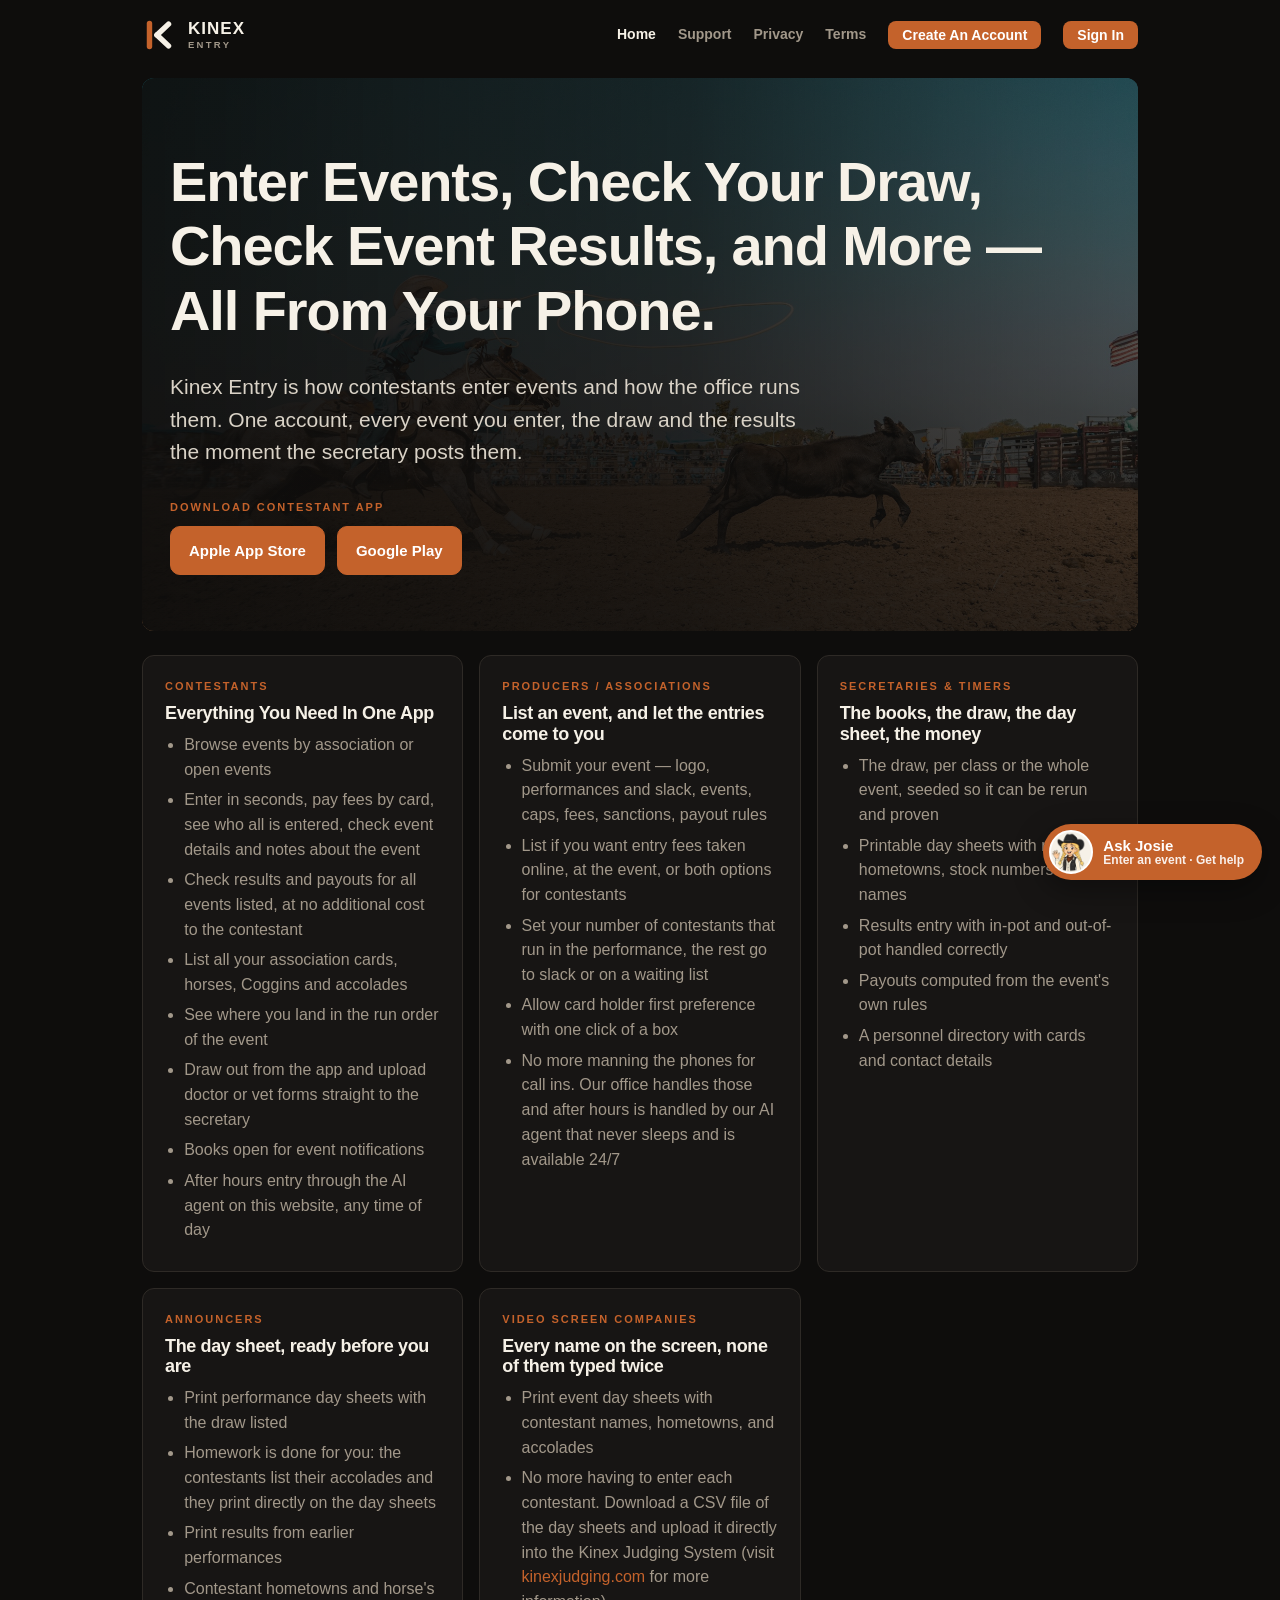
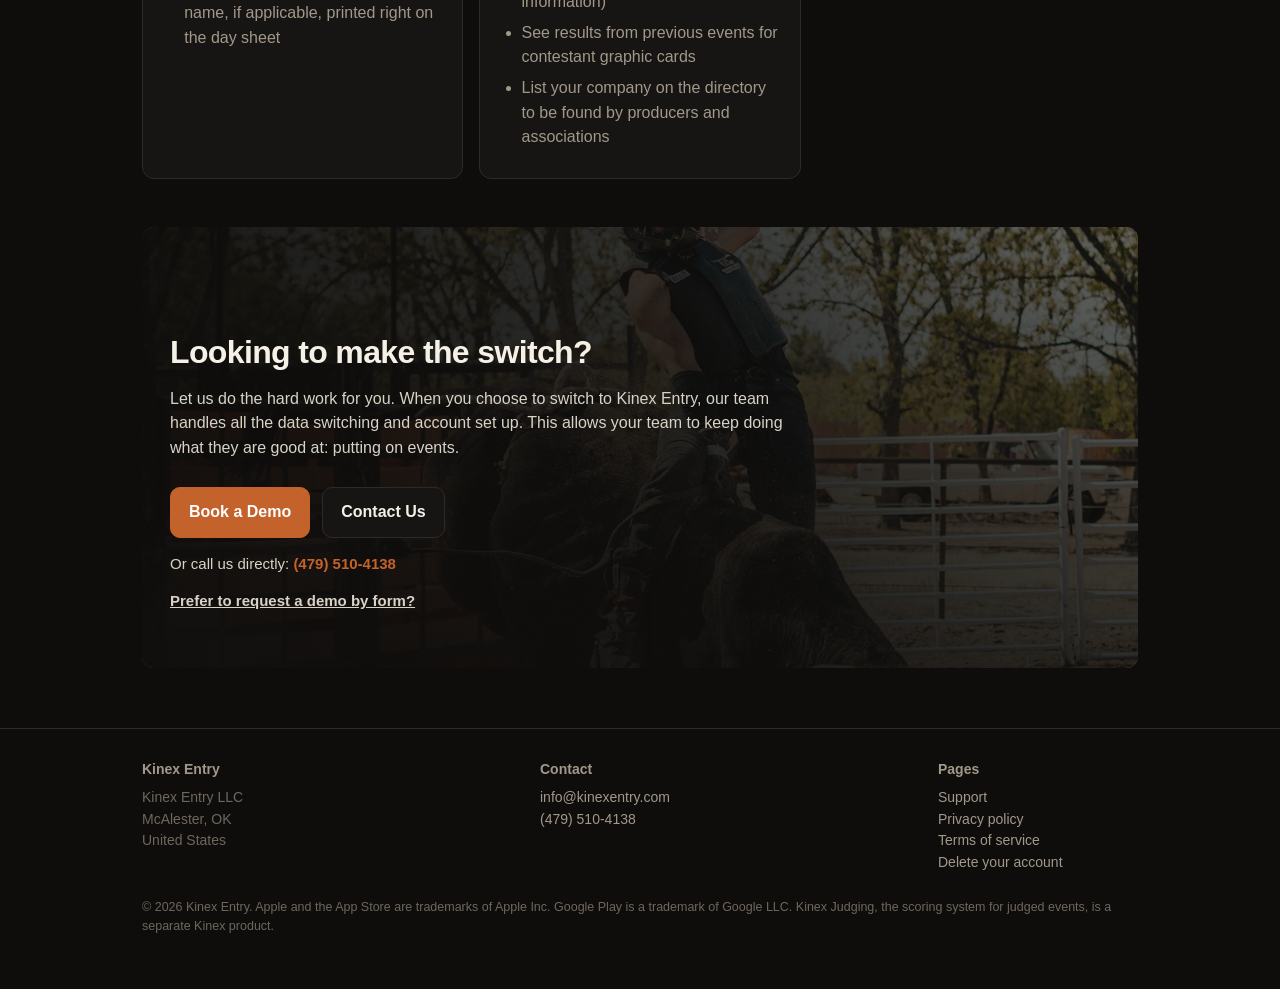
==== commit 94ee6e4e: "The website pages load the new stylesheet: its version stamp is bumped so browsers stop using the ol" ====
--- a/index.html
+++ b/index.html
@@ -7,7 +7,7 @@
   <meta name="description" content="Kinex Entry is an event entry service. Contestants enter, pay fees, see their draw and results on their phone; producers, associations, secretaries and timers run the event from the office console.">
   <link rel="icon" href="assets/favicon.png">
   <link rel="apple-touch-icon" href="assets/icon-512.png">
-  <link rel="stylesheet" href="site.css?v=20261008c">
+  <link rel="stylesheet" href="site.css?v=20261117a">
   <link rel="stylesheet" href="/josie/josie-site.css?v=20261104r">
 </head>
 <body>
@@ -222,7 +222,7 @@
   </script>
   <script src="/josie/josie-hat-season.js?v=20261031"></script>
   <script src="/josie/kinexentry-helper.config.js?v=20261031"></script>
-  <script src="/josie/josie-site-chat.js?v=20261104r"></script>
+  <script src="/josie/josie-site-chat.js?v=20261107a"></script>
   <script>
     // Book a Demo opens Google Appointment Schedule; Contact Us and the form fallback post to the API.
     (function () {
--- a/site.css
+++ b/site.css
@@ -45,7 +45,8 @@
 /* ── header ─────────────────────────────────────────────────────────── */
 .top {
   display: flex; align-items: center; justify-content: space-between; gap: 16px;
-  padding: 18px 0;
+  /* The sides keep the page gutter: "padding: 18px 0" wiped it out and put the logo against the edge of a narrow window. */
+  padding-top: 18px; padding-bottom: 18px;
 }
 .logo { display: inline-flex; align-items: center; gap: 12px; color: var(--cream); }
 .logo:hover { text-decoration: none; }
@@ -70,6 +71,8 @@
   border: 1px solid var(--line); color: var(--cream); background: var(--ink-2);
   text-decoration: none;
 }
+/* Author display overrides the hidden attribute. Same fix as .contact and .kchat-panel. */
+.btn[hidden] { display: none; }
 .btn:hover { text-decoration: none; border-color: var(--muted); }
 .btn.primary { background: var(--copper); border-color: var(--copper); color: #fff; }
 .btn.primary:hover { filter: brightness(1.08); }
@@ -117,7 +120,7 @@
   .hero { padding-top: 40px; }
   /* The header on a phone: the logo on its own line, the four pages as a row of
      pills, and the two copper doors side by side under them. */
-  .top { flex-wrap: wrap; row-gap: 14px; padding: 14px 0; }
+  .top { flex-wrap: wrap; row-gap: 14px; padding-top: 14px; padding-bottom: 14px; }
   nav { width: 100%; display: grid; grid-template-columns: repeat(4, 1fr); gap: 8px; }
   nav a:not(.navbtn) {
     text-align: center; padding: 9px 4px; border: 1px solid var(--line); border-radius: 10px;
@@ -131,7 +134,6 @@
   }
   nav a.navbtn { grid-column: 1 / 3; }
   nav .navmenu { grid-column: 3 / 5; display: block; }
-  nav .navmenu .menu { left: auto; right: 0; min-width: 100%; }
 }
 
 /* ── photographs ─────────────────────────────────────────────────────── */
@@ -168,13 +170,15 @@
 }
 nav a.navbtn:hover { color: #fff; filter: brightness(1.08); text-decoration: none; }
 /* Sign In opens a small menu with the two doors. */
-nav .navmenu { position: relative; }
+/* The menu hangs from the whole nav, not from the button: wherever the button
+   lands when the row wraps, the menu stays inside the page. */
+nav { position: relative; }
 nav .navmenu summary { list-style: none; cursor: pointer; font-size: 14px; }
 nav .navmenu summary::-webkit-details-marker { display: none; }
 nav .navmenu summary.navbtn { display: inline-block; padding: 7px 14px; border-radius: 8px; background: var(--copper); color: #fff; font-weight: 700; line-height: 1; }
 nav .navmenu[open] summary.navbtn, nav .navmenu summary.navbtn:hover { filter: brightness(1.08); }
 nav .navmenu .menu {
-  position: absolute; right: 0; top: calc(100% + 8px); z-index: 20; min-width: 300px;
+  position: absolute; right: 0; top: calc(100% + 8px); z-index: 20; width: 300px; max-width: 100%;
   background: #1a1816; border: 1px solid rgba(255,255,255,.1); border-radius: 12px; padding: 6px;
   box-shadow: 0 20px 50px rgba(0,0,0,.5);
 }
@@ -182,7 +186,10 @@
 nav .navmenu .menu a:hover { background: rgba(255,255,255,.06); text-decoration: none; }
 nav .navmenu .menu a strong { font-size: 14px; }
 nav .navmenu .menu a span { font-size: 12.5px; font-weight: 500; color: var(--muted); }
-@media (max-width: 640px) { nav .navmenu .menu { right: auto; left: 0; } }
+/* On a phone it is as wide as the two buttons above it. */
+@media (max-width: 640px) { nav .navmenu .menu { left: 0; right: 0; width: auto; } }
+/* A narrow window that is not yet a phone: pull the links closer so Sign In stays on the row. */
+@media (min-width: 641px) and (max-width: 760px) { nav { column-gap: 12px; } }
 nav { align-items: center; row-gap: 10px; }
 
 /* ── Download Contestant App ─────────────────────────────────────────── */
